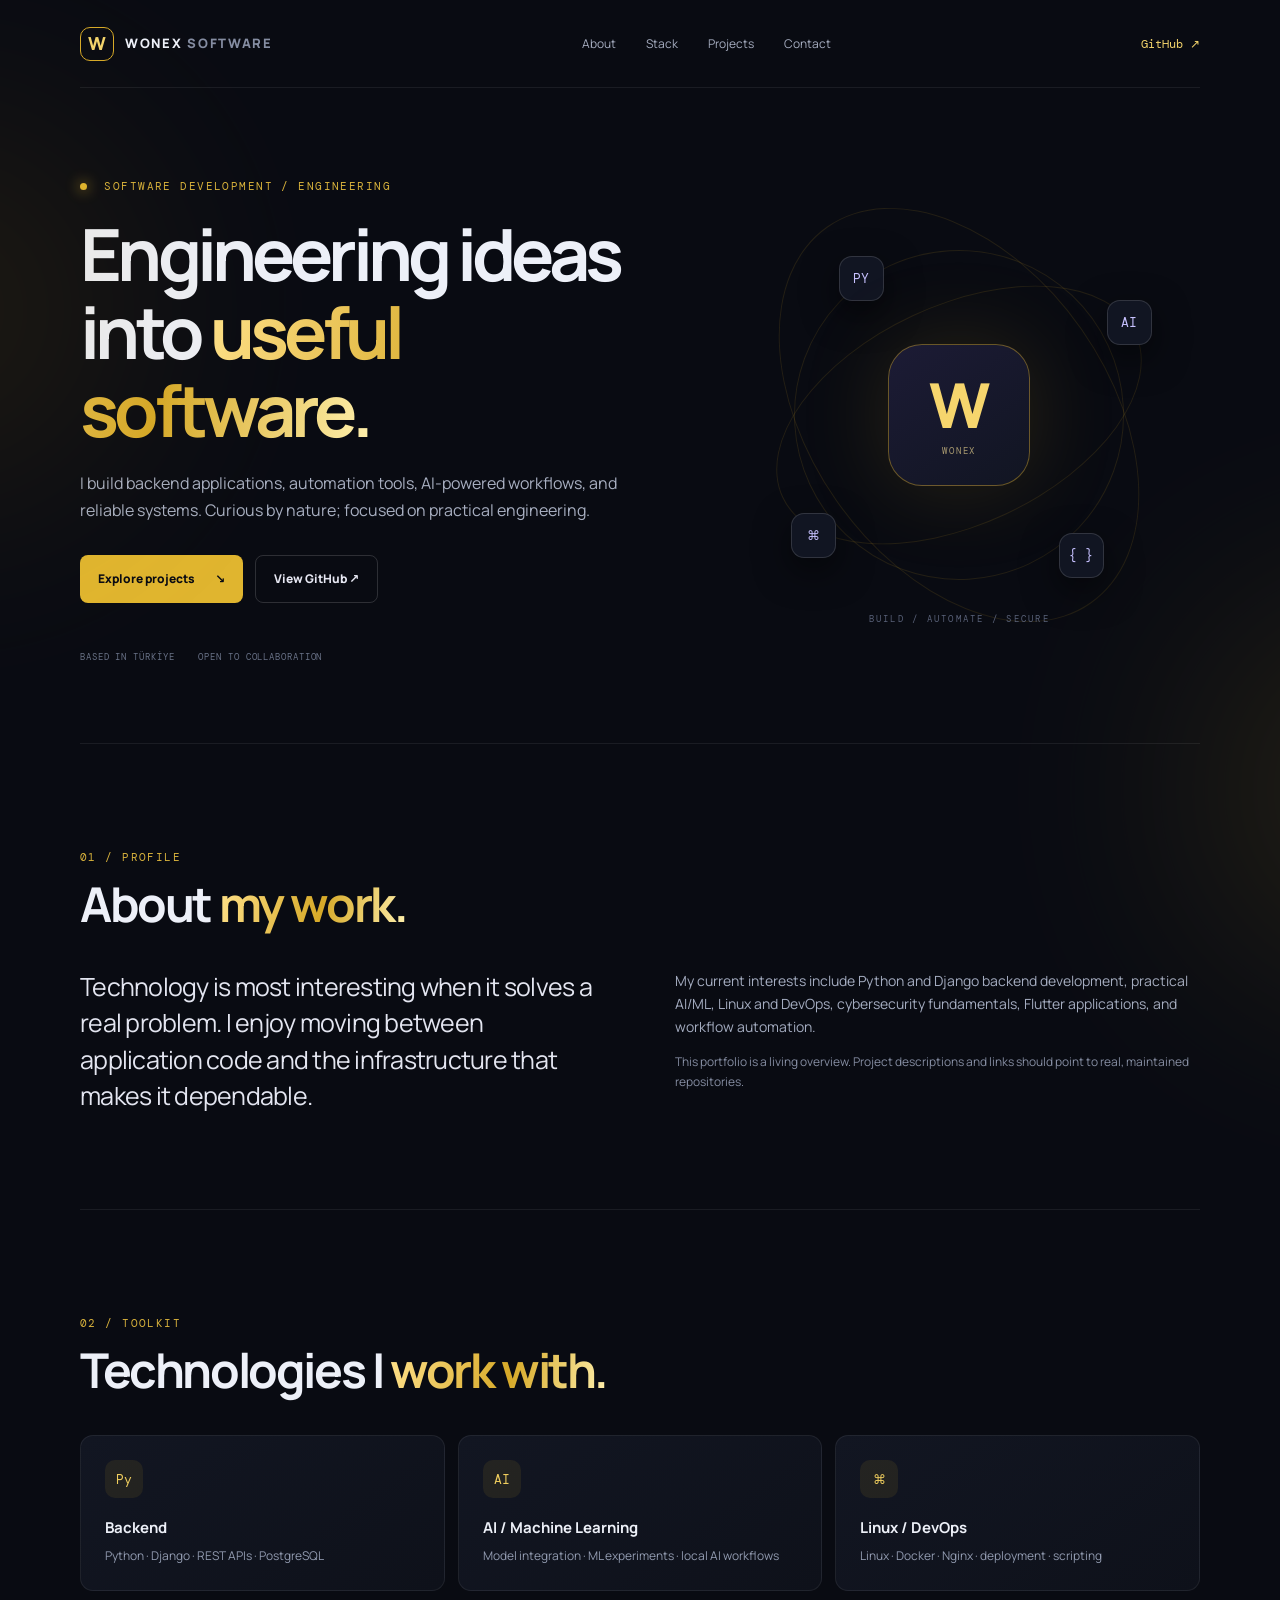
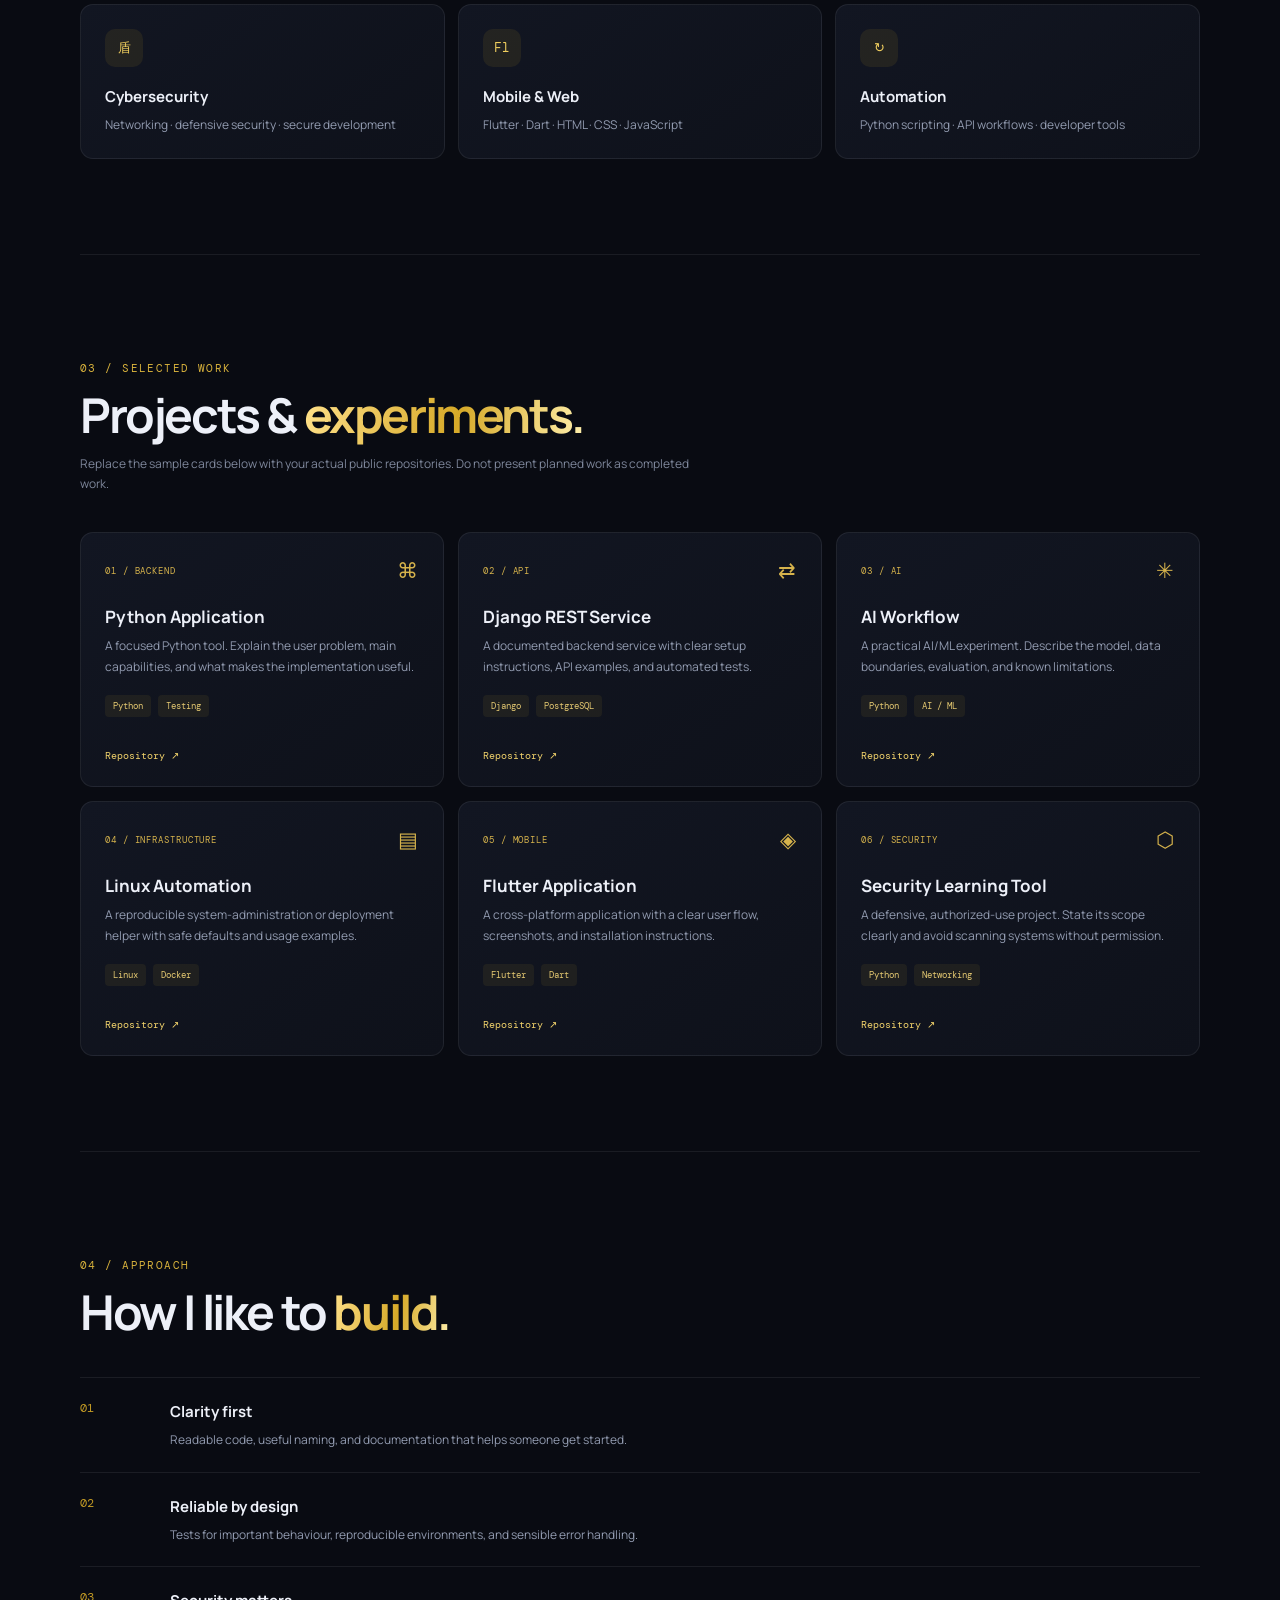
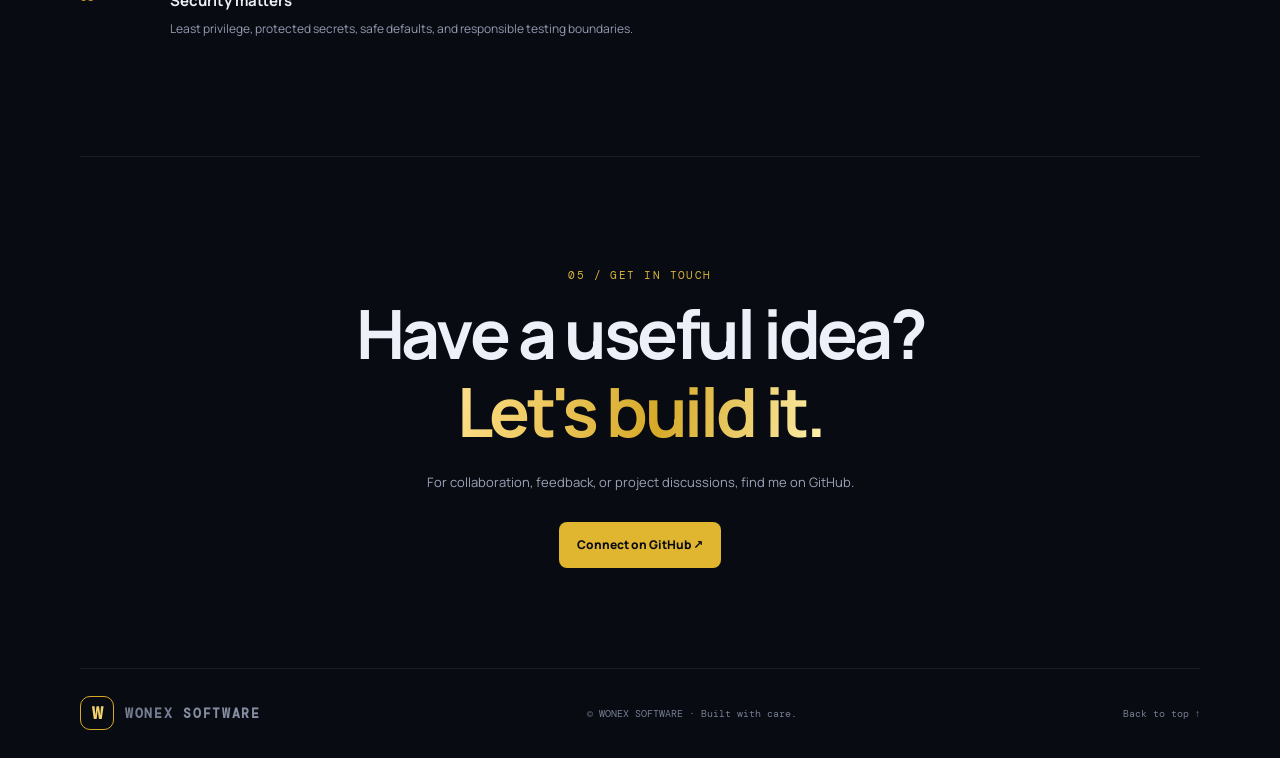
==== index.html @ 96976238 "Add files via upload" ====
<!doctype html>
<html lang="en">
<head>
  <meta charset="utf-8">
  <meta name="viewport" content="width=device-width, initial-scale=1">
  <meta name="description" content="WONEX SOFTWARE — software development, AI, infrastructure and security portfolio.">
  <meta name="theme-color" content="#090b12">
  <title>WONEX SOFTWARE | Developer Portfolio</title>
  <link rel="preconnect" href="https://fonts.googleapis.com">
  <link rel="preconnect" href="https://fonts.gstatic.com" crossorigin>
  <link href="https://fonts.googleapis.com/css2?family=DM+Mono:wght@400;500&family=Manrope:wght@400;500;600;700;800&display=swap" rel="stylesheet">
  <link rel="stylesheet" href="style.css">
</head>
<body>
  <div class="ambient ambient-one"></div><div class="ambient ambient-two"></div>
  <header class="topbar wrap">
    <a class="brand" href="#home"><span class="brand-mark">W</span><span>WONEX<span class="muted"> SOFTWARE</span></span></a>
    <nav aria-label="Main navigation">
      <a href="#about">About</a><a href="#stack">Stack</a><a href="#projects">Projects</a><a href="#contact">Contact</a>
    </nav>
    <a class="top-link" href="https://github.com/YOUR_GITHUB_USERNAME" target="_blank" rel="noreferrer">GitHub ↗</a>
  </header>

  <main>
    <section class="hero wrap" id="home">
      <div class="hero-copy">
        <p class="eyebrow"><span class="pulse"></span> SOFTWARE DEVELOPMENT / ENGINEERING</p>
        <h1>Engineering ideas<br>into <span class="gradient-text">useful software.</span></h1>
        <p class="lead">I build backend applications, automation tools, AI-powered workflows, and reliable systems. Curious by nature; focused on practical engineering.</p>
        <div class="actions">
          <a class="button primary" href="#projects">Explore projects <span>↘</span></a>
          <a class="button secondary" href="https://github.com/YOUR_GITHUB_USERNAME" target="_blank" rel="noreferrer">View GitHub ↗</a>
        </div>
        <div class="hero-meta"><span>BASED IN TÜRKİYE</span><span>OPEN TO COLLABORATION</span></div>
      </div>
      <div class="hero-art" aria-label="Abstract software and network illustration">
        <div class="orbit orbit-a"></div><div class="orbit orbit-b"></div><div class="orbit orbit-c"></div>
        <div class="core"><span>W</span><small>WONEX</small></div>
        <span class="node node-python">PY</span><span class="node node-ai">AI</span><span class="node node-linux">⌘</span><span class="node node-code">{ }</span>
        <div class="art-caption">BUILD / AUTOMATE / SECURE</div>
      </div>
    </section>

    <section class="section wrap" id="about">
      <div class="section-heading"><p class="eyebrow">01 / PROFILE</p><h2>About <span class="gradient-text">my work.</span></h2></div>
      <div class="about-grid">
        <p class="about-statement">Technology is most interesting when it solves a real problem. I enjoy moving between application code and the infrastructure that makes it dependable.</p>
        <div class="about-detail"><p>My current interests include Python and Django backend development, practical AI/ML, Linux and DevOps, cybersecurity fundamentals, Flutter applications, and workflow automation.</p><p class="muted">This portfolio is a living overview. Project descriptions and links should point to real, maintained repositories.</p></div>
      </div>
    </section>

    <section class="section wrap" id="stack">
      <div class="section-heading"><p class="eyebrow">02 / TOOLKIT</p><h2>Technologies I <span class="gradient-text">work with.</span></h2></div>
      <div class="stack-grid">
        <article class="stack-card"><span class="stack-icon">Py</span><h3>Backend</h3><p>Python · Django · REST APIs · PostgreSQL</p></article>
        <article class="stack-card"><span class="stack-icon">AI</span><h3>AI / Machine Learning</h3><p>Model integration · ML experiments · local AI workflows</p></article>
        <article class="stack-card"><span class="stack-icon">⌘</span><h3>Linux / DevOps</h3><p>Linux · Docker · Nginx · deployment · scripting</p></article>
        <article class="stack-card"><span class="stack-icon">盾</span><h3>Cybersecurity</h3><p>Networking · defensive security · secure development</p></article>
        <article class="stack-card"><span class="stack-icon">Fl</span><h3>Mobile & Web</h3><p>Flutter · Dart · HTML · CSS · JavaScript</p></article>
        <article class="stack-card"><span class="stack-icon">↻</span><h3>Automation</h3><p>Python scripting · API workflows · developer tools</p></article>
      </div>
    </section>

    <section class="section wrap" id="projects">
      <div class="section-heading"><p class="eyebrow">03 / SELECTED WORK</p><h2>Projects & <span class="gradient-text">experiments.</span></h2><p class="section-note">Replace the sample cards below with your actual public repositories. Do not present planned work as completed work.</p></div>
      <div class="project-grid">
        <article class="project-card"><div class="project-top"><span>01 / BACKEND</span><span class="project-symbol">⌘</span></div><h3>Python Application</h3><p>A focused Python tool. Explain the user problem, main capabilities, and what makes the implementation useful.</p><div class="tags"><span>Python</span><span>Testing</span></div><a href="https://github.com/YOUR_GITHUB_USERNAME/REPOSITORY_ONE" target="_blank" rel="noreferrer">Repository ↗</a></article>
        <article class="project-card"><div class="project-top"><span>02 / API</span><span class="project-symbol">⇄</span></div><h3>Django REST Service</h3><p>A documented backend service with clear setup instructions, API examples, and automated tests.</p><div class="tags"><span>Django</span><span>PostgreSQL</span></div><a href="https://github.com/YOUR_GITHUB_USERNAME/REPOSITORY_TWO" target="_blank" rel="noreferrer">Repository ↗</a></article>
        <article class="project-card"><div class="project-top"><span>03 / AI</span><span class="project-symbol">✳</span></div><h3>AI Workflow</h3><p>A practical AI/ML experiment. Describe the model, data boundaries, evaluation, and known limitations.</p><div class="tags"><span>Python</span><span>AI / ML</span></div><a href="https://github.com/YOUR_GITHUB_USERNAME/REPOSITORY_THREE" target="_blank" rel="noreferrer">Repository ↗</a></article>
        <article class="project-card"><div class="project-top"><span>04 / INFRASTRUCTURE</span><span class="project-symbol">▤</span></div><h3>Linux Automation</h3><p>A reproducible system-administration or deployment helper with safe defaults and usage examples.</p><div class="tags"><span>Linux</span><span>Docker</span></div><a href="https://github.com/YOUR_GITHUB_USERNAME/REPOSITORY_FOUR" target="_blank" rel="noreferrer">Repository ↗</a></article>
        <article class="project-card"><div class="project-top"><span>05 / MOBILE</span><span class="project-symbol">◈</span></div><h3>Flutter Application</h3><p>A cross-platform application with a clear user flow, screenshots, and installation instructions.</p><div class="tags"><span>Flutter</span><span>Dart</span></div><a href="https://github.com/YOUR_GITHUB_USERNAME/REPOSITORY_FIVE" target="_blank" rel="noreferrer">Repository ↗</a></article>
        <article class="project-card"><div class="project-top"><span>06 / SECURITY</span><span class="project-symbol">⬡</span></div><h3>Security Learning Tool</h3><p>A defensive, authorized-use project. State its scope clearly and avoid scanning systems without permission.</p><div class="tags"><span>Python</span><span>Networking</span></div><a href="https://github.com/YOUR_GITHUB_USERNAME/REPOSITORY_SIX" target="_blank" rel="noreferrer">Repository ↗</a></article>
      </div>
    </section>

    <section class="section wrap principles">
      <div class="section-heading"><p class="eyebrow">04 / APPROACH</p><h2>How I like to <span class="gradient-text">build.</span></h2></div>
      <div class="principle-row"><span>01</span><div><h3>Clarity first</h3><p>Readable code, useful naming, and documentation that helps someone get started.</p></div></div>
      <div class="principle-row"><span>02</span><div><h3>Reliable by design</h3><p>Tests for important behaviour, reproducible environments, and sensible error handling.</p></div></div>
      <div class="principle-row"><span>03</span><div><h3>Security matters</h3><p>Least privilege, protected secrets, safe defaults, and responsible testing boundaries.</p></div></div>
    </section>

    <section class="contact wrap" id="contact">
      <p class="eyebrow">05 / GET IN TOUCH</p><h2>Have a useful idea?<br><span class="gradient-text">Let's build it.</span></h2>
      <p class="contact-copy">For collaboration, feedback, or project discussions, find me on GitHub.</p>
      <a class="button primary" href="https://github.com/YOUR_GITHUB_USERNAME" target="_blank" rel="noreferrer">Connect on GitHub ↗</a>
    </section>
  </main>

  <footer class="footer wrap"><a class="brand" href="#home"><span class="brand-mark">W</span><span>WONEX<span class="muted"> SOFTWARE</span></span></a><span>© <span id="year"></span> WONEX SOFTWARE · Built with care.</span><a href="#home">Back to top ↑</a></footer>
  <script src="script.js"></script>
</body>
</html>
---- style.css ----
*{box-sizing:border-box}html{scroll-behavior:smooth}body{margin:0;background:#090b12;color:#edf0f8;font-family:Manrope,system-ui,sans-serif;line-height:1.65;overflow-x:hidden}a{color:inherit;text-decoration:none}.wrap{width:min(1120px,calc(100% - 48px));margin-inline:auto}.muted{color:#858da2}.topbar{height:88px;display:flex;align-items:center;justify-content:space-between;border-bottom:1px solid #ffffff12;position:relative;z-index:2}.brand{display:flex;align-items:center;gap:11px;font-size:13px;font-weight:800;letter-spacing:.13em}.brand-mark{width:34px;height:34px;display:grid;place-items:center;border:1px solid #d6a928;border-radius:10px;color:#f2d36b;font-size:18px;letter-spacing:0}.topbar nav{display:flex;gap:30px;color:#a6adc0;font-size:12px}.topbar nav a:hover,.footer a:hover{color:#f2d36b}.top-link{font:12px "DM Mono",monospace;color:#f2d36b}.hero{min-height:650px;display:grid;grid-template-columns:1.1fr .9fr;align-items:center;gap:50px;padding-block:80px}.eyebrow{font:11px "DM Mono",monospace;letter-spacing:.13em;color:#d8b23c}.pulse{display:inline-block;width:7px;height:7px;background:#e0b52f;border-radius:50%;margin-right:9px;box-shadow:0 0 14px #e0b52f}.hero h1{font-size:clamp(42px,6vw,72px);line-height:1.08;letter-spacing:-.065em;margin:22px 0}.gradient-text{background:linear-gradient(100deg,#ffe18a,#d6a928 55%,#fff0ad);color:transparent;background-clip:text}.lead{max-width:570px;color:#a8afc1;font-size:16px}.actions{display:flex;gap:12px;margin-top:32px;flex-wrap:wrap}.button{display:inline-flex;gap:20px;align-items:center;padding:13px 18px;border-radius:8px;font-size:12px;font-weight:800;transition:.2s}.button:hover{transform:translateY(-2px)}.primary{background:#e0b52f;color:#090b12}.secondary{border:1px solid #ffffff26;color:#e7e8f3}.hero-meta{display:flex;gap:24px;margin-top:48px;color:#697287;font:9px "DM Mono",monospace;letter-spacing:.1em}.hero-art{height:430px;position:relative;display:grid;place-items:center}.orbit{position:absolute;border:1px solid #d6a92820;border-radius:50%;transform:rotate(-25deg)}.orbit-a{width:390px;height:220px}.orbit-b{width:330px;height:330px}.orbit-c{width:460px;height:300px;transform:rotate(55deg)}.core{width:142px;height:142px;border-radius:34px;background:linear-gradient(145deg,#1c1b35,#111522);border:1px solid #d6a92870;box-shadow:0 0 90px #d6a92828;display:flex;flex-direction:column;align-items:center;justify-content:center;z-index:1}.core span{font-size:62px;font-weight:800;line-height:1;color:#f6d56d}.core small{font:9px "DM Mono";letter-spacing:.2em;color:#a99a70;margin-top:9px}.node{position:absolute;width:45px;height:45px;border:1px solid #ffffff22;background:#111522;border-radius:13px;display:grid;place-items:center;color:#c7c1ff;font:13px "DM Mono";box-shadow:0 12px 35px #0008}.node-python{top:56px;left:25%}.node-ai{top:100px;right:10%}.node-linux{bottom:72px;left:15%}.node-code{bottom:52px;right:20%}.art-caption{position:absolute;bottom:5px;font:9px "DM Mono";letter-spacing:.25em;color:#596178}.section{padding-block:95px;border-top:1px solid #ffffff12}.section-heading{margin-bottom:38px}.section-heading h2,.contact h2{font-size:clamp(32px,4vw,48px);line-height:1.15;letter-spacing:-.05em;margin:12px 0}.about-grid{display:grid;grid-template-columns:1fr 1fr;gap:70px}.about-statement{font-size:25px;line-height:1.45;letter-spacing:-.03em;color:#e3e5f0;margin:0}.about-detail{color:#a4acc0;font-size:14px}.about-detail p{margin-top:0}.about-detail .muted{font-size:12px}.stack-grid{display:grid;grid-template-columns:repeat(3,1fr);gap:13px}.stack-card,.project-card{background:linear-gradient(145deg,#121622,#0e111a);border:1px solid #ffffff12;border-radius:13px;padding:24px}.stack-icon{width:38px;height:38px;display:grid;place-items:center;border-radius:10px;background:#d6a92818;color:#f0ce5e;font:13px "DM Mono"}.stack-card h3,.project-card h3{font-size:15px;margin:18px 0 5px}.stack-card p,.project-card p{font-size:12px;color:#929bb0;margin:0}.section-note{font-size:12px;color:#7e879b;max-width:620px}.project-grid{display:grid;grid-template-columns:repeat(3,1fr);gap:14px}.project-card{min-height:255px;display:flex;flex-direction:column}.project-top{display:flex;align-items:center;justify-content:space-between;color:#d6b34c;font:9px "DM Mono";letter-spacing:.1em}.project-symbol{font-size:21px}.project-card h3{font-size:17px}.project-card p{line-height:1.7}.tags{display:flex;gap:7px;margin-top:18px;flex-wrap:wrap}.tags span{font:9px "DM Mono";color:#e6ca72;background:#d6a92813;padding:5px 8px;border-radius:4px}.project-card>a{margin-top:auto;padding-top:20px;color:#f2d36b;font:10px "DM Mono"}.principle-row{display:grid;grid-template-columns:70px 1fr;gap:20px;padding:22px 0;border-top:1px solid #ffffff13}.principle-row>span{font:12px "DM Mono";color:#c29a25}.principle-row h3{font-size:15px;margin:0}.principle-row p{font-size:12px;color:#929bb0;margin:5px 0 0}.contact{padding-block:100px;text-align:center;border-top:1px solid #ffffff12}.contact h2{font-size:clamp(42px,6vw,68px)}.contact-copy{color:#9ba3b7;font-size:13px;margin:22px 0 28px}.footer{min-height:90px;border-top:1px solid #ffffff12;display:flex;align-items:center;justify-content:space-between;color:#747d91;font:10px "DM Mono";gap:15px}.ambient{position:absolute;width:380px;height:380px;border-radius:50%;filter:blur(120px);opacity:.13;pointer-events:none}.ambient-one{background:#b88916;top:120px;left:-250px}.ambient-two{background:#e0b52f;top:600px;right:-300px}@media(max-width:800px){.topbar nav{gap:14px}.hero{grid-template-columns:1fr;padding-block:70px;gap:10px}.hero-art{height:340px}.about-grid{grid-template-columns:1fr;gap:20px}.project-grid{grid-template-columns:repeat(2,1fr)}.stack-grid{grid-template-columns:repeat(2,1fr)}}@media(max-width:560px){.wrap{width:min(100% - 32px,1120px)}.topbar{height:72px}.topbar nav{display:none}.top-link{margin-left:auto}.hero{min-height:unset;padding-block:65px 35px}.hero-art{height:300px;transform:scale(.85);margin-inline:-25px}.hero-meta{gap:12px;font-size:8px}.section{padding-block:65px}.stack-grid,.project-grid{grid-template-columns:1fr}.project-card{min-height:220px}.footer{padding-block:22px;flex-wrap:wrap}.footer>span{order:3;width:100%}}
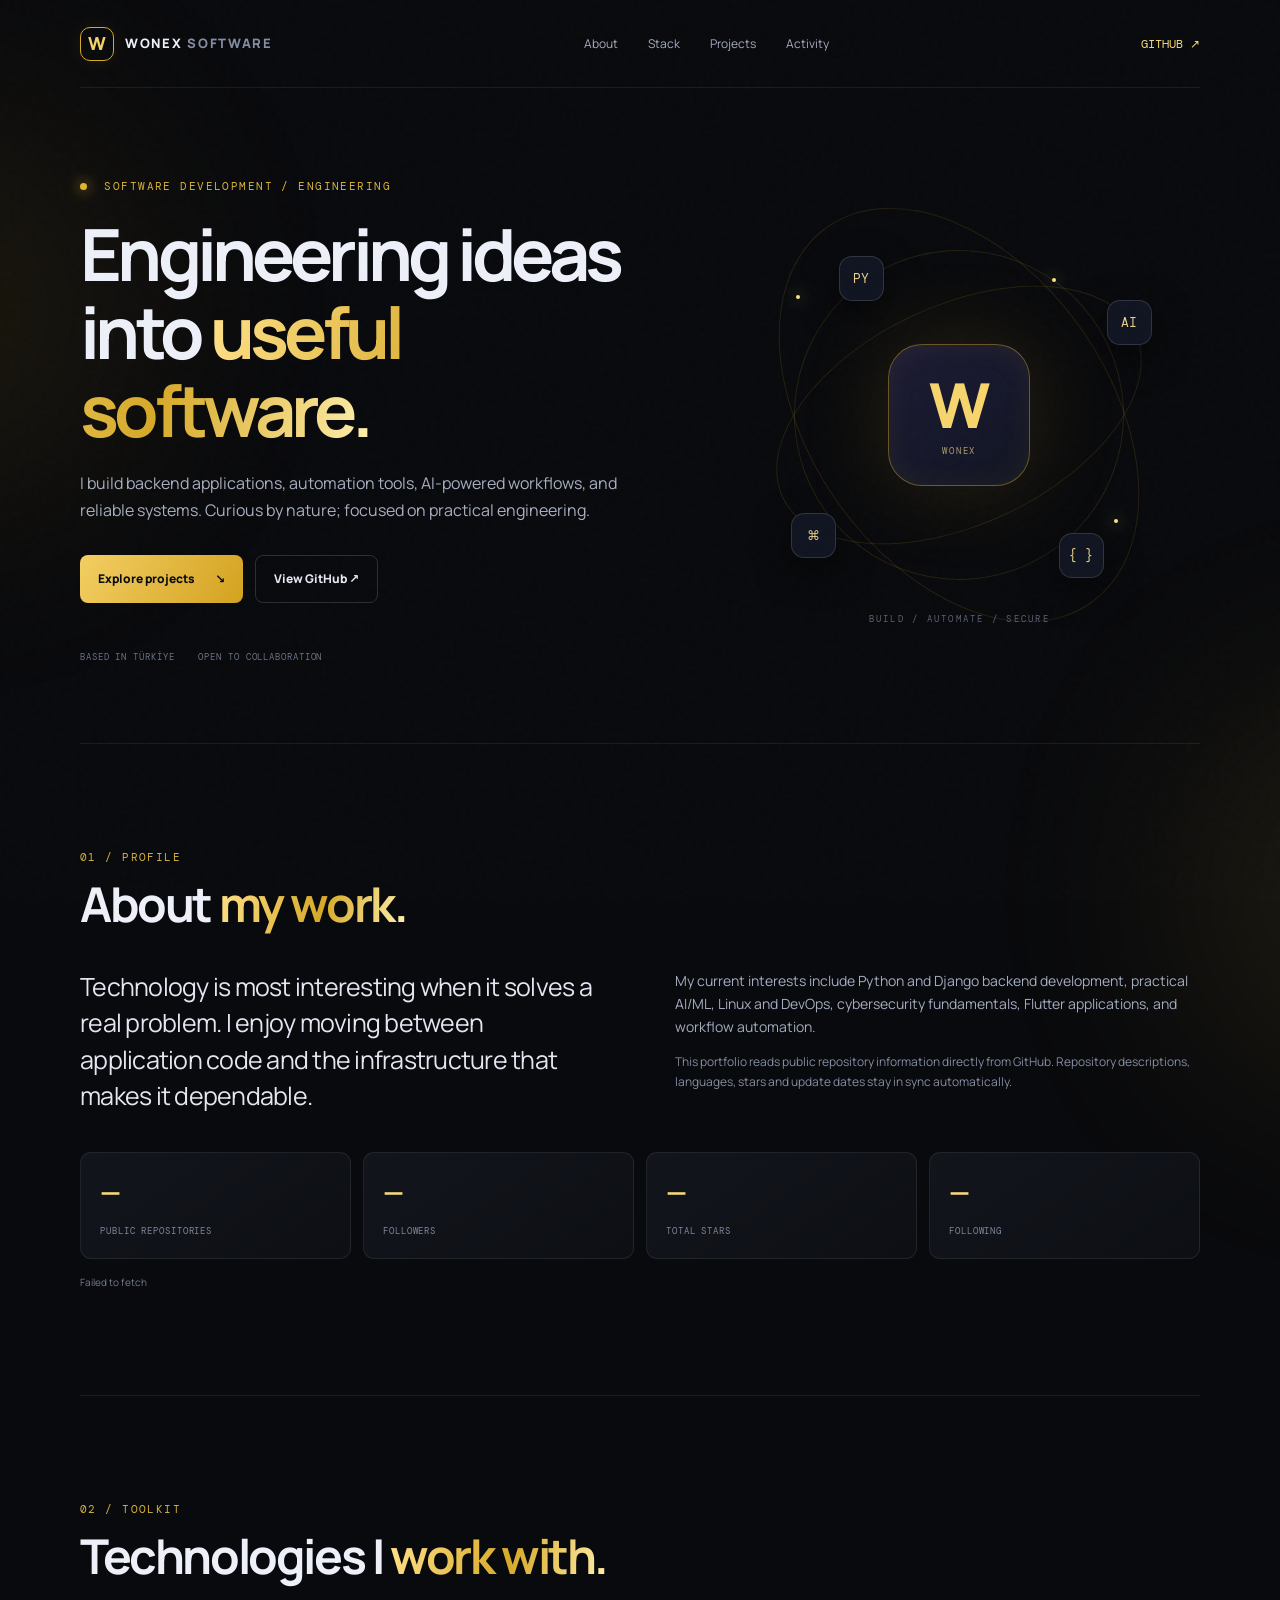
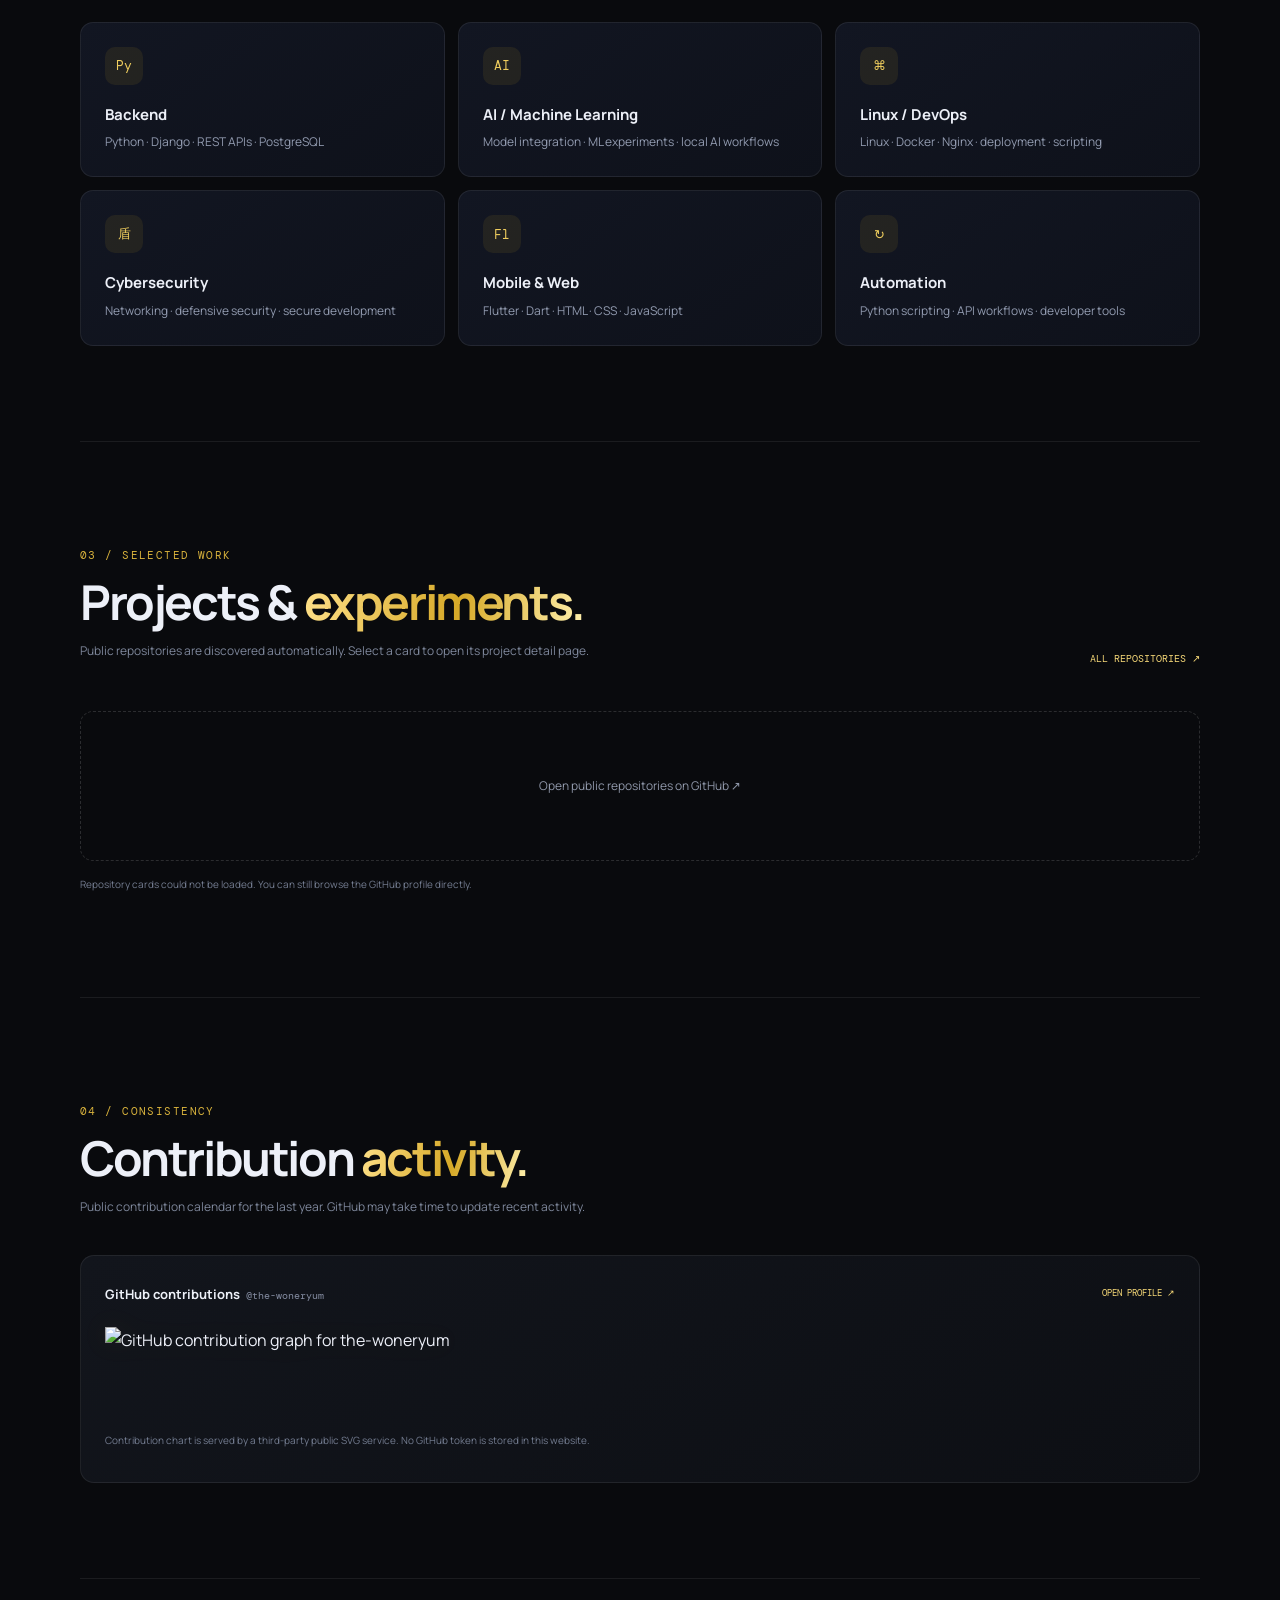
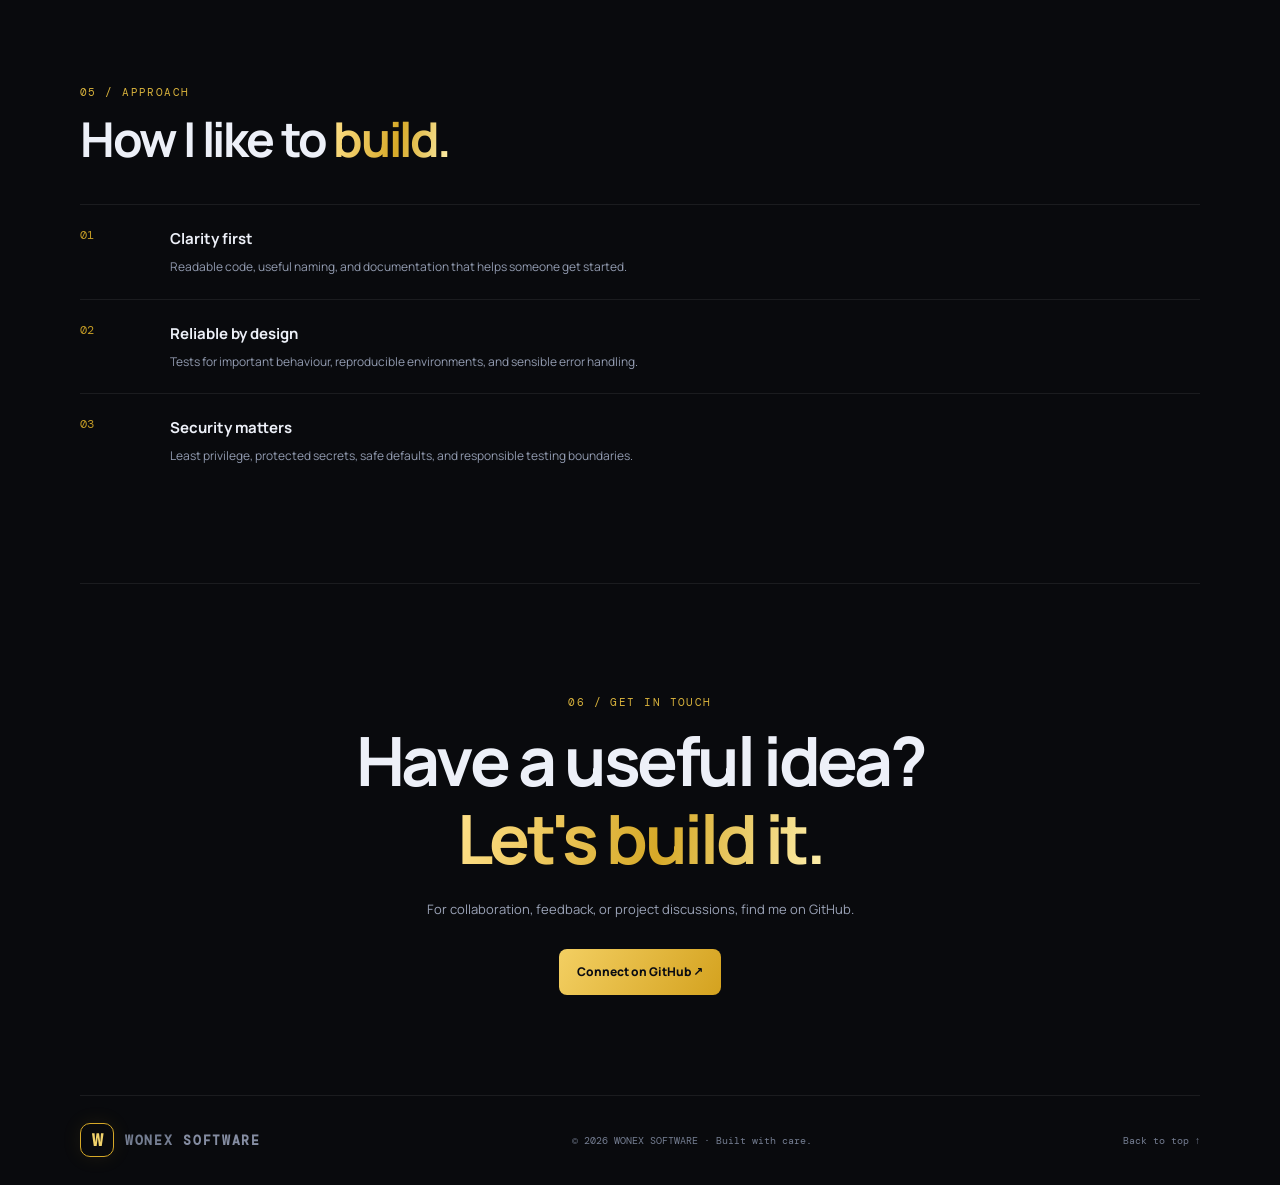
==== commit c2ca77d7: "Add files via upload" ====
--- a/index.html
+++ b/index.html
@@ -3,53 +3,65 @@
 <head>
   <meta charset="utf-8">
   <meta name="viewport" content="width=device-width, initial-scale=1">
-  <meta name="description" content="WONEX SOFTWARE — software development, AI, infrastructure and security portfolio.">
-  <meta name="theme-color" content="#090b12">
-  <title>WONEX SOFTWARE | Developer Portfolio</title>
+  <meta name="theme-color" content="#090a0d">
+  <meta name="description" content="WONEX SOFTWARE — software development, AI, infrastructure and security.">
+  <title>WONEX SOFTWARE — Developer Portfolio</title>
   <link rel="preconnect" href="https://fonts.googleapis.com">
   <link rel="preconnect" href="https://fonts.gstatic.com" crossorigin>
   <link href="https://fonts.googleapis.com/css2?family=DM+Mono:wght@400;500&family=Manrope:wght@400;500;600;700;800&display=swap" rel="stylesheet">
   <link rel="stylesheet" href="style.css">
 </head>
 <body>
-  <div class="ambient ambient-one"></div><div class="ambient ambient-two"></div>
+  <div class="noise" aria-hidden="true"></div>
+  <div class="ambient ambient-one" aria-hidden="true"></div>
+  <div class="ambient ambient-two" aria-hidden="true"></div>
+  <div class="scroll-progress" id="scrollProgress"></div>
+
   <header class="topbar wrap">
-    <a class="brand" href="#home"><span class="brand-mark">W</span><span>WONEX<span class="muted"> SOFTWARE</span></span></a>
+    <a class="brand" href="#home" aria-label="WONEX home"><span class="brand-mark">W</span><span>WONEX<span class="muted"> SOFTWARE</span></span></a>
     <nav aria-label="Main navigation">
-      <a href="#about">About</a><a href="#stack">Stack</a><a href="#projects">Projects</a><a href="#contact">Contact</a>
+      <a href="#about">About</a><a href="#stack">Stack</a><a href="#projects">Projects</a><a href="#activity">Activity</a>
     </nav>
-    <a class="top-link" href="https://github.com/YOUR_GITHUB_USERNAME" target="_blank" rel="noreferrer">GitHub ↗</a>
+    <a class="top-link" href="https://github.com/the-woneryum" target="_blank" rel="noopener noreferrer">GITHUB ↗</a>
   </header>
 
   <main>
     <section class="hero wrap" id="home">
-      <div class="hero-copy">
+      <div class="hero-copy reveal">
         <p class="eyebrow"><span class="pulse"></span> SOFTWARE DEVELOPMENT / ENGINEERING</p>
         <h1>Engineering ideas<br>into <span class="gradient-text">useful software.</span></h1>
         <p class="lead">I build backend applications, automation tools, AI-powered workflows, and reliable systems. Curious by nature; focused on practical engineering.</p>
         <div class="actions">
           <a class="button primary" href="#projects">Explore projects <span>↘</span></a>
-          <a class="button secondary" href="https://github.com/YOUR_GITHUB_USERNAME" target="_blank" rel="noreferrer">View GitHub ↗</a>
+          <a class="button secondary" href="https://github.com/the-woneryum" target="_blank" rel="noopener noreferrer">View GitHub ↗</a>
         </div>
         <div class="hero-meta"><span>BASED IN TÜRKİYE</span><span>OPEN TO COLLABORATION</span></div>
       </div>
-      <div class="hero-art" aria-label="Abstract software and network illustration">
+      <div class="hero-art reveal" aria-label="Abstract software and network illustration">
         <div class="orbit orbit-a"></div><div class="orbit orbit-b"></div><div class="orbit orbit-c"></div>
         <div class="core"><span>W</span><small>WONEX</small></div>
         <span class="node node-python">PY</span><span class="node node-ai">AI</span><span class="node node-linux">⌘</span><span class="node node-code">{ }</span>
         <div class="art-caption">BUILD / AUTOMATE / SECURE</div>
+        <span class="spark spark-a"></span><span class="spark spark-b"></span><span class="spark spark-c"></span>
       </div>
     </section>
 
-    <section class="section wrap" id="about">
+    <section class="section wrap reveal" id="about">
       <div class="section-heading"><p class="eyebrow">01 / PROFILE</p><h2>About <span class="gradient-text">my work.</span></h2></div>
       <div class="about-grid">
         <p class="about-statement">Technology is most interesting when it solves a real problem. I enjoy moving between application code and the infrastructure that makes it dependable.</p>
-        <div class="about-detail"><p>My current interests include Python and Django backend development, practical AI/ML, Linux and DevOps, cybersecurity fundamentals, Flutter applications, and workflow automation.</p><p class="muted">This portfolio is a living overview. Project descriptions and links should point to real, maintained repositories.</p></div>
+        <div class="about-detail"><p>My current interests include Python and Django backend development, practical AI/ML, Linux and DevOps, cybersecurity fundamentals, Flutter applications, and workflow automation.</p><p class="muted">This portfolio reads public repository information directly from GitHub. Repository descriptions, languages, stars and update dates stay in sync automatically.</p></div>
       </div>
+      <div class="stats-grid" id="profileStats" aria-live="polite">
+        <div class="stat-card"><strong data-stat="repos">—</strong><span>PUBLIC REPOSITORIES</span></div>
+        <div class="stat-card"><strong data-stat="followers">—</strong><span>FOLLOWERS</span></div>
+        <div class="stat-card"><strong data-stat="stars">—</strong><span>TOTAL STARS</span></div>
+        <div class="stat-card"><strong data-stat="following">—</strong><span>FOLLOWING</span></div>
+      </div>
+      <p class="api-note" id="profileStatus">Loading live public GitHub profile data…</p>
     </section>
 
-    <section class="section wrap" id="stack">
+    <section class="section wrap reveal" id="stack">
       <div class="section-heading"><p class="eyebrow">02 / TOOLKIT</p><h2>Technologies I <span class="gradient-text">work with.</span></h2></div>
       <div class="stack-grid">
         <article class="stack-card"><span class="stack-icon">Py</span><h3>Backend</h3><p>Python · Django · REST APIs · PostgreSQL</p></article>
@@ -61,29 +73,37 @@
       </div>
     </section>
 
-    <section class="section wrap" id="projects">
-      <div class="section-heading"><p class="eyebrow">03 / SELECTED WORK</p><h2>Projects & <span class="gradient-text">experiments.</span></h2><p class="section-note">Replace the sample cards below with your actual public repositories. Do not present planned work as completed work.</p></div>
-      <div class="project-grid">
-        <article class="project-card"><div class="project-top"><span>01 / BACKEND</span><span class="project-symbol">⌘</span></div><h3>Python Application</h3><p>A focused Python tool. Explain the user problem, main capabilities, and what makes the implementation useful.</p><div class="tags"><span>Python</span><span>Testing</span></div><a href="https://github.com/YOUR_GITHUB_USERNAME/REPOSITORY_ONE" target="_blank" rel="noreferrer">Repository ↗</a></article>
-        <article class="project-card"><div class="project-top"><span>02 / API</span><span class="project-symbol">⇄</span></div><h3>Django REST Service</h3><p>A documented backend service with clear setup instructions, API examples, and automated tests.</p><div class="tags"><span>Django</span><span>PostgreSQL</span></div><a href="https://github.com/YOUR_GITHUB_USERNAME/REPOSITORY_TWO" target="_blank" rel="noreferrer">Repository ↗</a></article>
-        <article class="project-card"><div class="project-top"><span>03 / AI</span><span class="project-symbol">✳</span></div><h3>AI Workflow</h3><p>A practical AI/ML experiment. Describe the model, data boundaries, evaluation, and known limitations.</p><div class="tags"><span>Python</span><span>AI / ML</span></div><a href="https://github.com/YOUR_GITHUB_USERNAME/REPOSITORY_THREE" target="_blank" rel="noreferrer">Repository ↗</a></article>
-        <article class="project-card"><div class="project-top"><span>04 / INFRASTRUCTURE</span><span class="project-symbol">▤</span></div><h3>Linux Automation</h3><p>A reproducible system-administration or deployment helper with safe defaults and usage examples.</p><div class="tags"><span>Linux</span><span>Docker</span></div><a href="https://github.com/YOUR_GITHUB_USERNAME/REPOSITORY_FOUR" target="_blank" rel="noreferrer">Repository ↗</a></article>
-        <article class="project-card"><div class="project-top"><span>05 / MOBILE</span><span class="project-symbol">◈</span></div><h3>Flutter Application</h3><p>A cross-platform application with a clear user flow, screenshots, and installation instructions.</p><div class="tags"><span>Flutter</span><span>Dart</span></div><a href="https://github.com/YOUR_GITHUB_USERNAME/REPOSITORY_FIVE" target="_blank" rel="noreferrer">Repository ↗</a></article>
-        <article class="project-card"><div class="project-top"><span>06 / SECURITY</span><span class="project-symbol">⬡</span></div><h3>Security Learning Tool</h3><p>A defensive, authorized-use project. State its scope clearly and avoid scanning systems without permission.</p><div class="tags"><span>Python</span><span>Networking</span></div><a href="https://github.com/YOUR_GITHUB_USERNAME/REPOSITORY_SIX" target="_blank" rel="noreferrer">Repository ↗</a></article>
+    <section class="section wrap reveal" id="projects">
+      <div class="section-heading project-heading">
+        <div><p class="eyebrow">03 / SELECTED WORK</p><h2>Projects & <span class="gradient-text">experiments.</span></h2><p class="section-note">Public repositories are discovered automatically. Select a card to open its project detail page.</p></div>
+        <a class="text-link" href="https://github.com/the-woneryum?tab=repositories" target="_blank" rel="noopener noreferrer">ALL REPOSITORIES ↗</a>
+      </div>
+      <div class="project-grid" id="projectGrid">
+        <div class="loading-card"><span class="loader"></span><p>Fetching public repositories from GitHub…</p></div>
+      </div>
+      <p class="api-note" id="repoStatus" aria-live="polite"></p>
+    </section>
+
+    <section class="section wrap reveal" id="activity">
+      <div class="section-heading"><p class="eyebrow">04 / CONSISTENCY</p><h2>Contribution <span class="gradient-text">activity.</span></h2><p class="section-note">Public contribution calendar for the last year. GitHub may take time to update recent activity.</p></div>
+      <div class="contribution-panel">
+        <div class="contribution-head"><div><strong>GitHub contributions</strong><span> @the-woneryum</span></div><a href="https://github.com/the-woneryum" target="_blank" rel="noopener noreferrer">OPEN PROFILE ↗</a></div>
+        <img class="contribution-image" src="https://ghchart.rshah.org/e0b52f/the-woneryum" alt="GitHub contribution graph for the-woneryum" loading="lazy">
+        <p class="api-note">Contribution chart is served by a third-party public SVG service. No GitHub token is stored in this website.</p>
       </div>
     </section>
 
-    <section class="section wrap principles">
-      <div class="section-heading"><p class="eyebrow">04 / APPROACH</p><h2>How I like to <span class="gradient-text">build.</span></h2></div>
+    <section class="section wrap principles reveal">
+      <div class="section-heading"><p class="eyebrow">05 / APPROACH</p><h2>How I like to <span class="gradient-text">build.</span></h2></div>
       <div class="principle-row"><span>01</span><div><h3>Clarity first</h3><p>Readable code, useful naming, and documentation that helps someone get started.</p></div></div>
       <div class="principle-row"><span>02</span><div><h3>Reliable by design</h3><p>Tests for important behaviour, reproducible environments, and sensible error handling.</p></div></div>
       <div class="principle-row"><span>03</span><div><h3>Security matters</h3><p>Least privilege, protected secrets, safe defaults, and responsible testing boundaries.</p></div></div>
     </section>
 
-    <section class="contact wrap" id="contact">
-      <p class="eyebrow">05 / GET IN TOUCH</p><h2>Have a useful idea?<br><span class="gradient-text">Let's build it.</span></h2>
+    <section class="contact wrap reveal" id="contact">
+      <p class="eyebrow">06 / GET IN TOUCH</p><h2>Have a useful idea?<br><span class="gradient-text">Let's build it.</span></h2>
       <p class="contact-copy">For collaboration, feedback, or project discussions, find me on GitHub.</p>
-      <a class="button primary" href="https://github.com/YOUR_GITHUB_USERNAME" target="_blank" rel="noreferrer">Connect on GitHub ↗</a>
+      <a class="button primary" href="https://github.com/the-woneryum" target="_blank" rel="noopener noreferrer">Connect on GitHub ↗</a>
     </section>
   </main>
 
--- a/style.css
+++ b/style.css
@@ -1 +1,31 @@
-*{box-sizing:border-box}html{scroll-behavior:smooth}body{margin:0;background:#090b12;color:#edf0f8;font-family:Manrope,system-ui,sans-serif;line-height:1.65;overflow-x:hidden}a{color:inherit;text-decoration:none}.wrap{width:min(1120px,calc(100% - 48px));margin-inline:auto}.muted{color:#858da2}.topbar{height:88px;display:flex;align-items:center;justify-content:space-between;border-bottom:1px solid #ffffff12;position:relative;z-index:2}.brand{display:flex;align-items:center;gap:11px;font-size:13px;font-weight:800;letter-spacing:.13em}.brand-mark{width:34px;height:34px;display:grid;place-items:center;border:1px solid #d6a928;border-radius:10px;color:#f2d36b;font-size:18px;letter-spacing:0}.topbar nav{display:flex;gap:30px;color:#a6adc0;font-size:12px}.topbar nav a:hover,.footer a:hover{color:#f2d36b}.top-link{font:12px "DM Mono",monospace;color:#f2d36b}.hero{min-height:650px;display:grid;grid-template-columns:1.1fr .9fr;align-items:center;gap:50px;padding-block:80px}.eyebrow{font:11px "DM Mono",monospace;letter-spacing:.13em;color:#d8b23c}.pulse{display:inline-block;width:7px;height:7px;background:#e0b52f;border-radius:50%;margin-right:9px;box-shadow:0 0 14px #e0b52f}.hero h1{font-size:clamp(42px,6vw,72px);line-height:1.08;letter-spacing:-.065em;margin:22px 0}.gradient-text{background:linear-gradient(100deg,#ffe18a,#d6a928 55%,#fff0ad);color:transparent;background-clip:text}.lead{max-width:570px;color:#a8afc1;font-size:16px}.actions{display:flex;gap:12px;margin-top:32px;flex-wrap:wrap}.button{display:inline-flex;gap:20px;align-items:center;padding:13px 18px;border-radius:8px;font-size:12px;font-weight:800;transition:.2s}.button:hover{transform:translateY(-2px)}.primary{background:#e0b52f;color:#090b12}.secondary{border:1px solid #ffffff26;color:#e7e8f3}.hero-meta{display:flex;gap:24px;margin-top:48px;color:#697287;font:9px "DM Mono",monospace;letter-spacing:.1em}.hero-art{height:430px;position:relative;display:grid;place-items:center}.orbit{position:absolute;border:1px solid #d6a92820;border-radius:50%;transform:rotate(-25deg)}.orbit-a{width:390px;height:220px}.orbit-b{width:330px;height:330px}.orbit-c{width:460px;height:300px;transform:rotate(55deg)}.core{width:142px;height:142px;border-radius:34px;background:linear-gradient(145deg,#1c1b35,#111522);border:1px solid #d6a92870;box-shadow:0 0 90px #d6a92828;display:flex;flex-direction:column;align-items:center;justify-content:center;z-index:1}.core span{font-size:62px;font-weight:800;line-height:1;color:#f6d56d}.core small{font:9px "DM Mono";letter-spacing:.2em;color:#a99a70;margin-top:9px}.node{position:absolute;width:45px;height:45px;border:1px solid #ffffff22;background:#111522;border-radius:13px;display:grid;place-items:center;color:#c7c1ff;font:13px "DM Mono";box-shadow:0 12px 35px #0008}.node-python{top:56px;left:25%}.node-ai{top:100px;right:10%}.node-linux{bottom:72px;left:15%}.node-code{bottom:52px;right:20%}.art-caption{position:absolute;bottom:5px;font:9px "DM Mono";letter-spacing:.25em;color:#596178}.section{padding-block:95px;border-top:1px solid #ffffff12}.section-heading{margin-bottom:38px}.section-heading h2,.contact h2{font-size:clamp(32px,4vw,48px);line-height:1.15;letter-spacing:-.05em;margin:12px 0}.about-grid{display:grid;grid-template-columns:1fr 1fr;gap:70px}.about-statement{font-size:25px;line-height:1.45;letter-spacing:-.03em;color:#e3e5f0;margin:0}.about-detail{color:#a4acc0;font-size:14px}.about-detail p{margin-top:0}.about-detail .muted{font-size:12px}.stack-grid{display:grid;grid-template-columns:repeat(3,1fr);gap:13px}.stack-card,.project-card{background:linear-gradient(145deg,#121622,#0e111a);border:1px solid #ffffff12;border-radius:13px;padding:24px}.stack-icon{width:38px;height:38px;display:grid;place-items:center;border-radius:10px;background:#d6a92818;color:#f0ce5e;font:13px "DM Mono"}.stack-card h3,.project-card h3{font-size:15px;margin:18px 0 5px}.stack-card p,.project-card p{font-size:12px;color:#929bb0;margin:0}.section-note{font-size:12px;color:#7e879b;max-width:620px}.project-grid{display:grid;grid-template-columns:repeat(3,1fr);gap:14px}.project-card{min-height:255px;display:flex;flex-direction:column}.project-top{display:flex;align-items:center;justify-content:space-between;color:#d6b34c;font:9px "DM Mono";letter-spacing:.1em}.project-symbol{font-size:21px}.project-card h3{font-size:17px}.project-card p{line-height:1.7}.tags{display:flex;gap:7px;margin-top:18px;flex-wrap:wrap}.tags span{font:9px "DM Mono";color:#e6ca72;background:#d6a92813;padding:5px 8px;border-radius:4px}.project-card>a{margin-top:auto;padding-top:20px;color:#f2d36b;font:10px "DM Mono"}.principle-row{display:grid;grid-template-columns:70px 1fr;gap:20px;padding:22px 0;border-top:1px solid #ffffff13}.principle-row>span{font:12px "DM Mono";color:#c29a25}.principle-row h3{font-size:15px;margin:0}.principle-row p{font-size:12px;color:#929bb0;margin:5px 0 0}.contact{padding-block:100px;text-align:center;border-top:1px solid #ffffff12}.contact h2{font-size:clamp(42px,6vw,68px)}.contact-copy{color:#9ba3b7;font-size:13px;margin:22px 0 28px}.footer{min-height:90px;border-top:1px solid #ffffff12;display:flex;align-items:center;justify-content:space-between;color:#747d91;font:10px "DM Mono";gap:15px}.ambient{position:absolute;width:380px;height:380px;border-radius:50%;filter:blur(120px);opacity:.13;pointer-events:none}.ambient-one{background:#b88916;top:120px;left:-250px}.ambient-two{background:#e0b52f;top:600px;right:-300px}@media(max-width:800px){.topbar nav{gap:14px}.hero{grid-template-columns:1fr;padding-block:70px;gap:10px}.hero-art{height:340px}.about-grid{grid-template-columns:1fr;gap:20px}.project-grid{grid-template-columns:repeat(2,1fr)}.stack-grid{grid-template-columns:repeat(2,1fr)}}@media(max-width:560px){.wrap{width:min(100% - 32px,1120px)}.topbar{height:72px}.topbar nav{display:none}.top-link{margin-left:auto}.hero{min-height:unset;padding-block:65px 35px}.hero-art{height:300px;transform:scale(.85);margin-inline:-25px}.hero-meta{gap:12px;font-size:8px}.section{padding-block:65px}.stack-grid,.project-grid{grid-template-columns:1fr}.project-card{min-height:220px}.footer{padding-block:22px;flex-wrap:wrap}.footer>span{order:3;width:100%}}+*{box-sizing:border-box}
+:root{--bg:#090a0d;--panel:#111319;--gold:#e0b52f;--gold2:#f7d978;--muted:#9299a8;--line:#ffffff13}
+html{scroll-behavior:smooth;scroll-padding-top:90px}
+body{margin:0;background:var(--bg);color:#edf0f8;font-family:Manrope,system-ui,sans-serif;line-height:1.65;overflow-x:hidden}
+a{color:inherit;text-decoration:none}.wrap{width:min(1120px,calc(100% - 48px));margin-inline:auto}.muted{color:#858da2}
+.noise{position:fixed;inset:0;z-index:5;pointer-events:none;opacity:.035;background-image:url("data:image/svg+xml,%3Csvg viewBox='0 0 180 180' xmlns='http://www.w3.org/2000/svg'%3E%3Cfilter id='n'%3E%3CfeTurbulence type='fractalNoise' baseFrequency='.9' numOctaves='3' stitchTiles='stitch'/%3E%3C/filter%3E%3Crect width='100%25' height='100%25' filter='url(%23n)' opacity='.5'/%3E%3C/svg%3E")}
+.scroll-progress{position:fixed;z-index:20;top:0;left:0;height:2px;width:0;background:linear-gradient(90deg,#a77b13,#ffe18a);box-shadow:0 0 12px #e0b52f}
+.ambient{position:fixed;width:380px;height:380px;border-radius:50%;filter:blur(125px);opacity:.12;pointer-events:none;z-index:-1;animation:float 12s ease-in-out infinite alternate}.ambient-one{background:#b88916;top:120px;left:-250px}.ambient-two{background:#e0b52f;top:700px;right:-300px;animation-delay:-5s}
+.topbar{height:88px;display:flex;align-items:center;justify-content:space-between;border-bottom:1px solid var(--line);position:relative;z-index:10}
+.brand{display:flex;align-items:center;gap:11px;font-size:13px;font-weight:800;letter-spacing:.13em}.brand-mark{width:34px;height:34px;display:grid;place-items:center;border:1px solid #d6a928;border-radius:10px;color:#f2d36b;font-size:18px;letter-spacing:0;box-shadow:0 0 20px #d6a92818}
+.topbar nav{display:flex;gap:30px;color:#a6adc0;font-size:12px}.topbar nav a,.footer a{transition:color .2s}.topbar nav a:hover,.footer a:hover{color:var(--gold2)}.top-link{font:12px "DM Mono",monospace;color:var(--gold2)}
+.hero{min-height:650px;display:grid;grid-template-columns:1.1fr .9fr;align-items:center;gap:50px;padding-block:80px}
+.eyebrow{font:11px "DM Mono",monospace;letter-spacing:.13em;color:#d8b23c}.pulse{display:inline-block;width:7px;height:7px;background:#e0b52f;border-radius:50%;margin-right:9px;box-shadow:0 0 14px #e0b52f;animation:pulse 1.8s infinite}
+.hero h1{font-size:clamp(42px,6vw,72px);line-height:1.08;letter-spacing:-.065em;margin:22px 0}.gradient-text{background:linear-gradient(100deg,#ffe18a,#d6a928 55%,#fff0ad);color:transparent;background-clip:text}
+.lead{max-width:570px;color:#a8afc1;font-size:16px}.actions{display:flex;gap:12px;margin-top:32px;flex-wrap:wrap}.button{display:inline-flex;gap:20px;align-items:center;padding:13px 18px;border-radius:8px;font-size:12px;font-weight:800;transition:transform .25s,box-shadow .25s}.button:hover{transform:translateY(-3px);box-shadow:0 10px 30px #e0b52f25}.primary{background:linear-gradient(120deg,#f3cf62,#d4a21f);color:#090b12}.secondary{border:1px solid #ffffff26;color:#e7e8f3}.hero-meta{display:flex;gap:24px;margin-top:48px;color:#697287;font:9px "DM Mono",monospace;letter-spacing:.1em}
+.hero-art{height:430px;position:relative;display:grid;place-items:center;perspective:800px}.orbit{position:absolute;border:1px solid #d6a92824;border-radius:50%;transform:rotate(-25deg);animation:orbit 24s linear infinite}.orbit-a{width:390px;height:220px}.orbit-b{width:330px;height:330px;animation-direction:reverse;animation-duration:30s}.orbit-c{width:460px;height:300px;transform:rotate(55deg);animation-duration:36s}
+.core{width:142px;height:142px;border-radius:34px;background:linear-gradient(145deg,#1c1b35,#111522);border:1px solid #d6a92870;box-shadow:0 0 90px #d6a92828, inset 0 0 30px #d6a92812;display:flex;flex-direction:column;align-items:center;justify-content:center;z-index:1;animation:coreFloat 5s ease-in-out infinite}.core span{font-size:62px;font-weight:800;line-height:1;color:#f6d56d}.core small{font:9px "DM Mono";letter-spacing:.2em;color:#a99a70;margin-top:9px}
+.node{position:absolute;width:45px;height:45px;border:1px solid #ffffff22;background:#111522;border-radius:13px;display:grid;place-items:center;color:#e8d18b;font:13px "DM Mono";box-shadow:0 12px 35px #0008;animation:nodeFloat 4s ease-in-out infinite}.node-python{top:56px;left:25%}.node-ai{top:100px;right:10%;animation-delay:-1s}.node-linux{bottom:72px;left:15%;animation-delay:-2s}.node-code{bottom:52px;right:20%;animation-delay:-3s}.art-caption{position:absolute;bottom:5px;font:9px "DM Mono";letter-spacing:.25em;color:#596178}.spark{position:absolute;width:4px;height:4px;border-radius:50%;background:#ffe18a;box-shadow:0 0 15px #ffe18a}.spark-a{top:22%;left:16%}.spark-b{right:17%;bottom:25%}.spark-c{right:30%;top:18%}
+.section{padding-block:95px;border-top:1px solid var(--line)}.section-heading{margin-bottom:38px}.section-heading h2,.contact h2{font-size:clamp(32px,4vw,48px);line-height:1.15;letter-spacing:-.05em;margin:12px 0}
+.about-grid{display:grid;grid-template-columns:1fr 1fr;gap:70px}.about-statement{font-size:25px;line-height:1.45;letter-spacing:-.03em;color:#e3e5f0;margin:0}.about-detail{color:#a4acc0;font-size:14px}.about-detail p{margin-top:0}.about-detail .muted{font-size:12px}
+.stats-grid{display:grid;grid-template-columns:repeat(4,1fr);gap:12px;margin-top:38px}.stat-card{border:1px solid var(--line);border-radius:11px;padding:17px 19px;background:linear-gradient(145deg,#12151c,#0d0f14)}.stat-card strong{display:block;font-size:27px;color:var(--gold2);letter-spacing:-.04em}.stat-card span{font:9px "DM Mono";letter-spacing:.1em;color:#7e879b}
+.stack-grid{display:grid;grid-template-columns:repeat(3,1fr);gap:13px}.stack-card,.project-card{background:linear-gradient(145deg,#121622,#0e111a);border:1px solid var(--line);border-radius:13px;padding:24px;transition:transform .25s,border-color .25s,box-shadow .25s}.stack-card:hover,.project-card:hover{transform:translateY(-5px);border-color:#d6a92865;box-shadow:0 18px 45px #0005}.stack-icon{width:38px;height:38px;display:grid;place-items:center;border-radius:10px;background:#d6a92818;color:#f0ce5e;font:13px "DM Mono"}.stack-card h3,.project-card h3{font-size:15px;margin:18px 0 5px}.stack-card p,.project-card p{font-size:12px;color:#929bb0;margin:0}
+.project-heading{display:flex;justify-content:space-between;align-items:end;gap:20px}.section-note{font-size:12px;color:#7e879b;max-width:620px}.text-link{font:10px "DM Mono";color:var(--gold2);white-space:nowrap;padding-bottom:8px}.project-grid{display:grid;grid-template-columns:repeat(3,1fr);gap:14px}.project-card{min-height:250px;display:flex;flex-direction:column;position:relative;overflow:hidden}.project-card:before{content:"";position:absolute;inset:0 auto 0 0;width:2px;background:linear-gradient(transparent,var(--gold),transparent);opacity:0;transition:opacity .25s}.project-card:hover:before{opacity:1}.project-top{display:flex;align-items:center;justify-content:space-between;color:#d6b34c;font:9px "DM Mono";letter-spacing:.1em}.project-symbol{font-size:21px}.project-card h3{font-size:17px;overflow-wrap:anywhere}.project-card p{line-height:1.7}.tags{display:flex;gap:7px;margin-top:17px;flex-wrap:wrap}.tags span{font:9px "DM Mono";color:#e6ca72;background:#d6a92813;padding:5px 8px;border-radius:4px}.project-meta{display:flex;gap:13px;flex-wrap:wrap;margin-top:13px;color:#788196;font:9px "DM Mono"}.project-card>a{margin-top:auto;padding-top:20px;color:#f2d36b;font:10px "DM Mono"}.loading-card{grid-column:1/-1;min-height:150px;border:1px dashed #ffffff24;border-radius:13px;display:flex;align-items:center;justify-content:center;gap:14px;color:#9098aa;font-size:12px}.loader{width:18px;height:18px;border:2px solid #ffffff20;border-top-color:var(--gold);border-radius:50%;animation:spin .8s linear infinite}.api-note{font-size:10px;color:#747d91;margin-top:15px}
+.contribution-panel{padding:24px;border:1px solid var(--line);border-radius:14px;background:linear-gradient(145deg,#12151c,#0d0f14);overflow:hidden}.contribution-head{display:flex;justify-content:space-between;gap:20px;align-items:center;margin-bottom:20px}.contribution-head strong{font-size:13px}.contribution-head span{font:10px "DM Mono";color:#858da2}.contribution-head a{font:9px "DM Mono";color:var(--gold2)}.contribution-image{display:block;width:100%;min-height:90px;object-fit:contain;filter:drop-shadow(0 0 12px #d6a92812)}
+.principle-row{display:grid;grid-template-columns:70px 1fr;gap:20px;padding:22px 0;border-top:1px solid var(--line)}.principle-row>span{font:12px "DM Mono";color:#c29a25}.principle-row h3{font-size:15px;margin:0}.principle-row p{font-size:12px;color:#929bb0;margin:5px 0 0}
+.contact{padding-block:100px;text-align:center;border-top:1px solid var(--line)}.contact h2{font-size:clamp(42px,6vw,68px)}.contact-copy{color:#9ba3b7;font-size:13px;margin:22px 0 28px}.footer{min-height:90px;border-top:1px solid var(--line);display:flex;align-items:center;justify-content:space-between;color:#747d91;font:10px "DM Mono";gap:15px}
+.reveal{opacity:0;transform:translateY(24px);transition:opacity .7s ease,transform .7s cubic-bezier(.2,.7,.2,1)}.reveal.is-visible{opacity:1;transform:translateY(0)}
+@keyframes pulse{50%{opacity:.4;box-shadow:0 0 3px #e0b52f}}@keyframes orbit{to{transform:rotate(335deg)}}@keyframes coreFloat{50%{transform:translateY(-9px) rotateY(7deg)}}@keyframes nodeFloat{50%{transform:translateY(-9px)}}@keyframes float{to{transform:translate3d(35px,-25px,0)}}@keyframes spin{to{transform:rotate(360deg)}}
+@media(max-width:800px){.topbar nav{gap:14px}.hero{grid-template-columns:1fr;padding-block:70px;gap:10px}.hero-art{height:340px}.about-grid{grid-template-columns:1fr;gap:20px}.project-grid{grid-template-columns:repeat(2,1fr)}.stack-grid{grid-template-columns:repeat(2,1fr)}}
+@media(max-width:560px){.wrap{width:min(100% - 32px,1120px)}.topbar{height:72px}.topbar nav{display:none}.top-link{margin-left:auto}.hero{min-height:unset;padding-block:65px 35px}.hero-art{height:300px;transform:scale(.85);margin-inline:-25px}.hero-meta{gap:12px;font-size:8px}.section{padding-block:65px}.stack-grid,.project-grid,.stats-grid{grid-template-columns:1fr 1fr}.project-card{min-height:230px;padding:19px}.footer{padding-block:22px;flex-wrap:wrap}.footer>span{order:3;width:100%}.contribution-panel{padding:16px}.contribution-head{align-items:flex-start;flex-direction:column}}
+@media(prefers-reduced-motion:reduce){*,*:before,*:after{scroll-behavior:auto!important;animation-duration:.01ms!important;animation-iteration-count:1!important;transition-duration:.01ms!important}.reveal{opacity:1;transform:none}}
